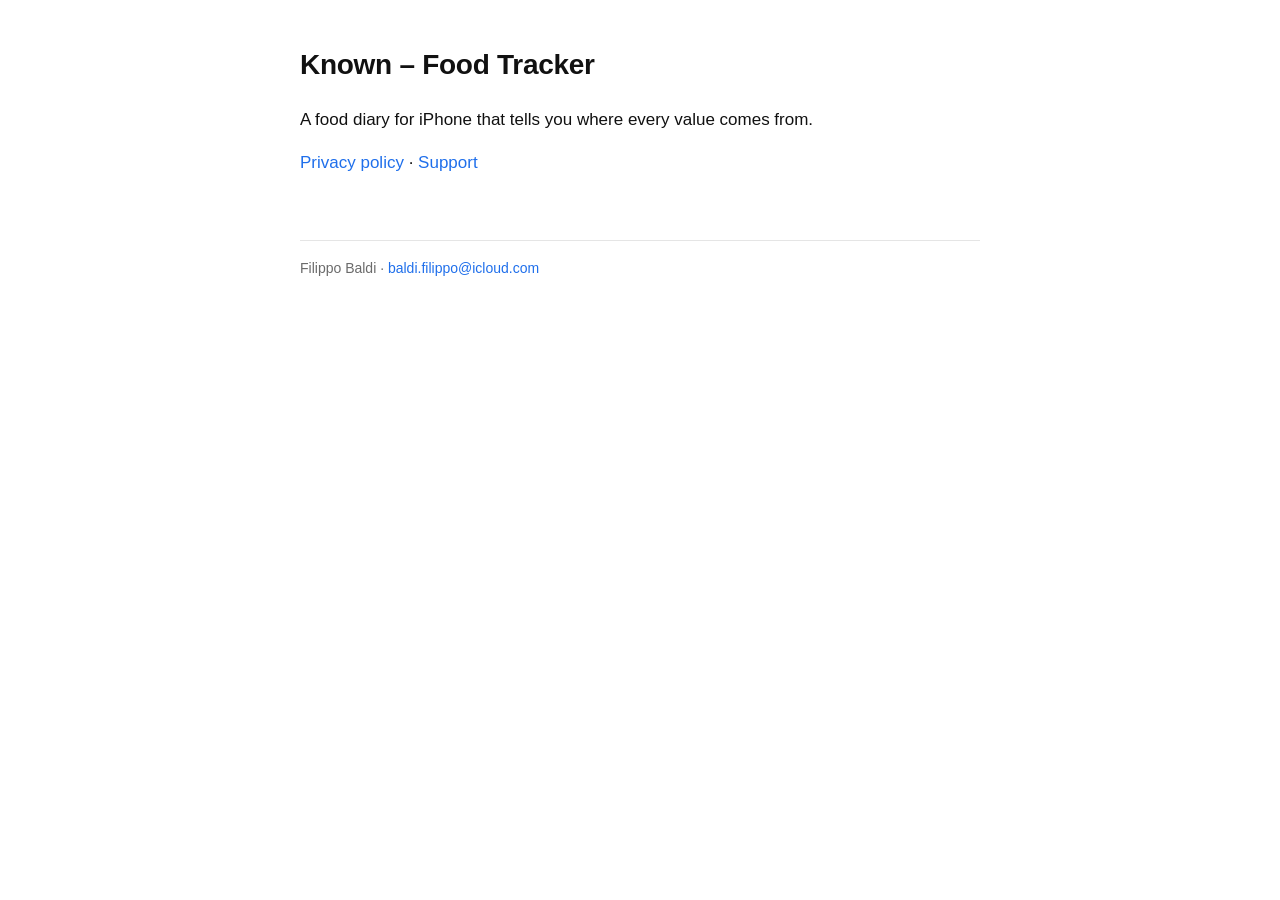
==== index.html @ 8831fbc1 "Privacy policy and support pages for Known Co-Authored-By: Claude Fable 5.1 <noreply@anthropic.com> " ====
<!doctype html>
<html lang="en">
<head>
<meta charset="utf-8">
<meta name="viewport" content="width=device-width,initial-scale=1">
<title>Known – Food Tracker</title>
<link rel="stylesheet" href="style.css">
</head>
<body>
<main>
<h1>Known – Food Tracker</h1>
<p>A food diary for iPhone that tells you where every value comes from.</p>
<p><a href="privacy-policy/">Privacy policy</a> · <a href="support/">Support</a></p>
<footer>Filippo Baldi · <a href="mailto:baldi.filippo@icloud.com">baldi.filippo@icloud.com</a></footer>
</main>
</body>
</html>
---- style.css ----
:root{color-scheme:light dark;--bg:#fff;--fg:#111;--muted:#6b6b6b;--rule:#e5e5e5;--link:#1f6feb}
@media (prefers-color-scheme:dark){:root{--bg:#000;--fg:#f2f2f2;--muted:#9a9a9a;--rule:#262626;--link:#6ea8fe}}
html{background:var(--bg);color:var(--fg);font:17px/1.6 -apple-system,BlinkMacSystemFont,"SF Pro Text","Helvetica Neue",Arial,sans-serif;-webkit-text-size-adjust:100%}
body{margin:0;padding:0 16px}
main{max-width:680px;margin:0 auto;padding:48px 0 80px}
h1{font-size:28px;line-height:1.2;margin:0 0 24px;letter-spacing:-.01em}
h2{font-size:20px;margin:40px 0 12px}
p{margin:0 0 16px}
a{color:var(--link);text-decoration:none}a:hover{text-decoration:underline}
nav{font-size:14px;color:var(--muted);margin-bottom:32px}nav a{color:var(--muted)}
footer{margin-top:64px;padding-top:16px;border-top:1px solid var(--rule);font-size:14px;color:var(--muted)}
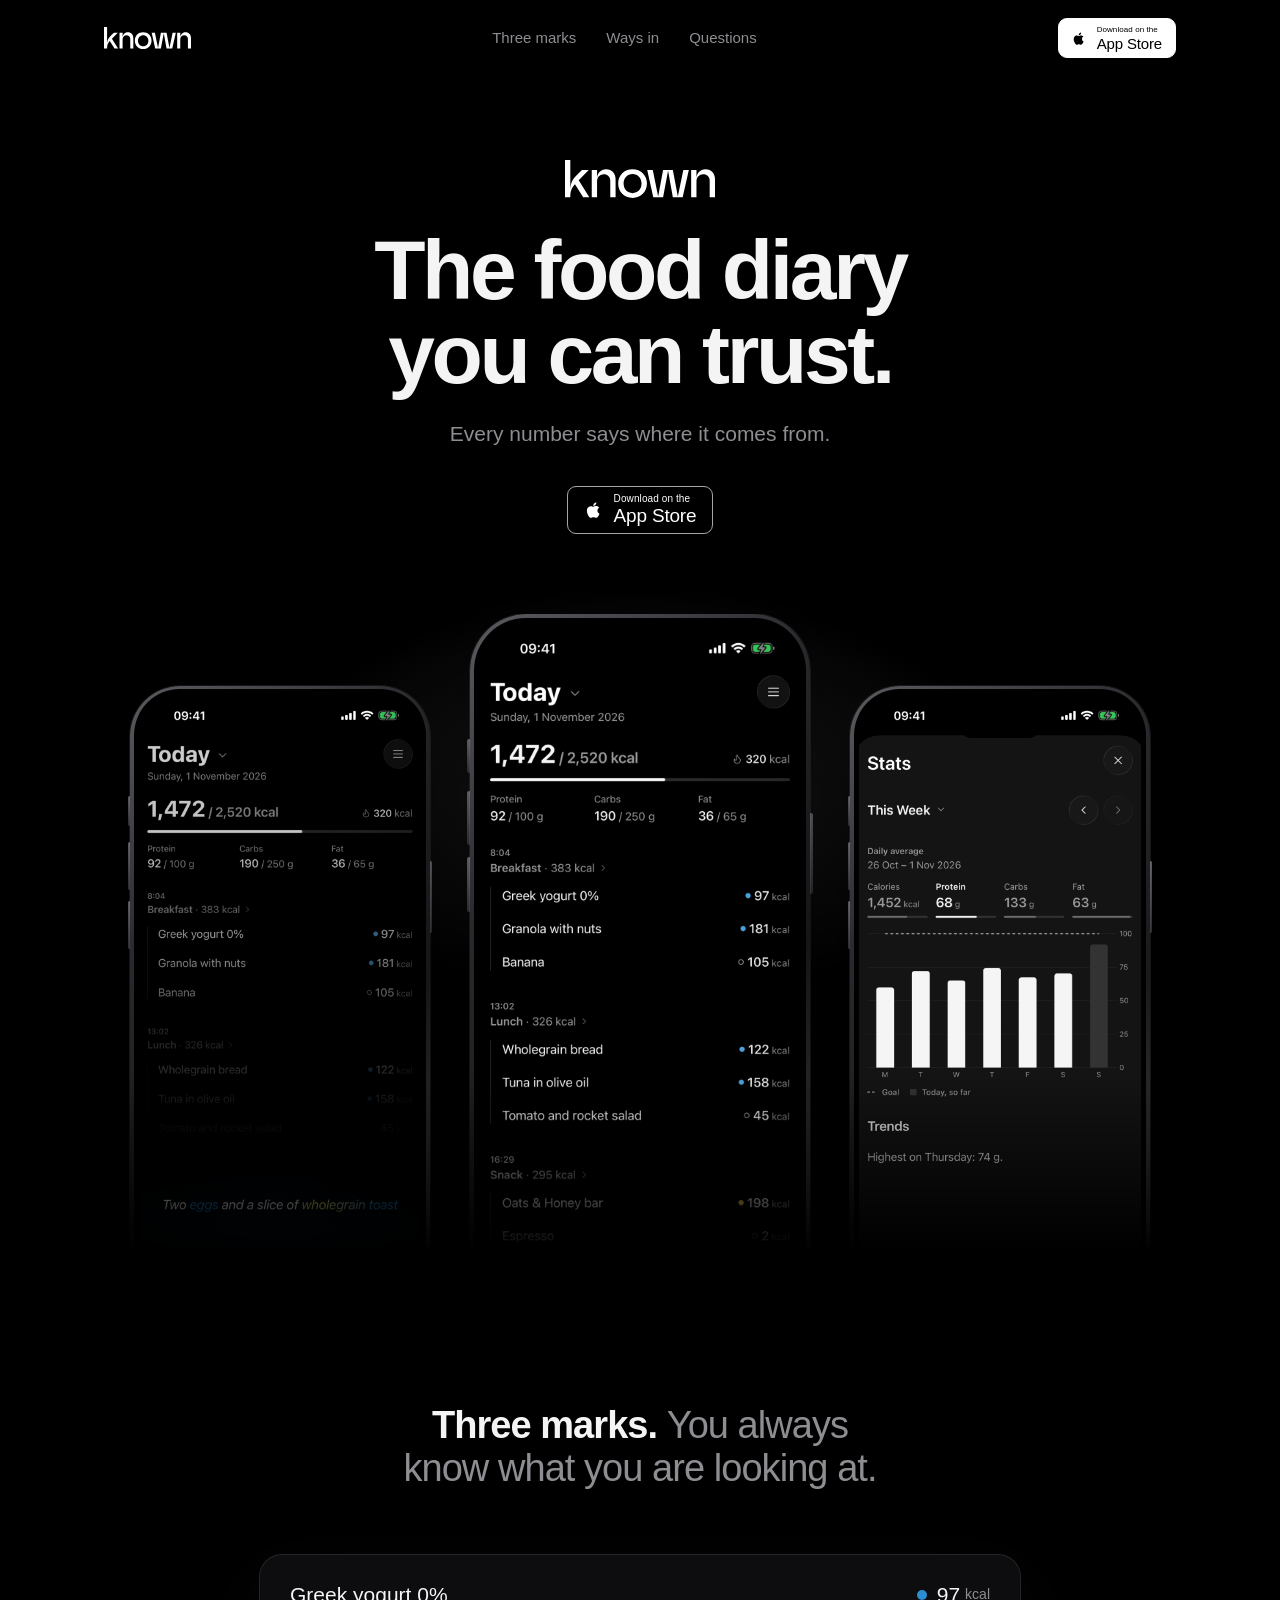
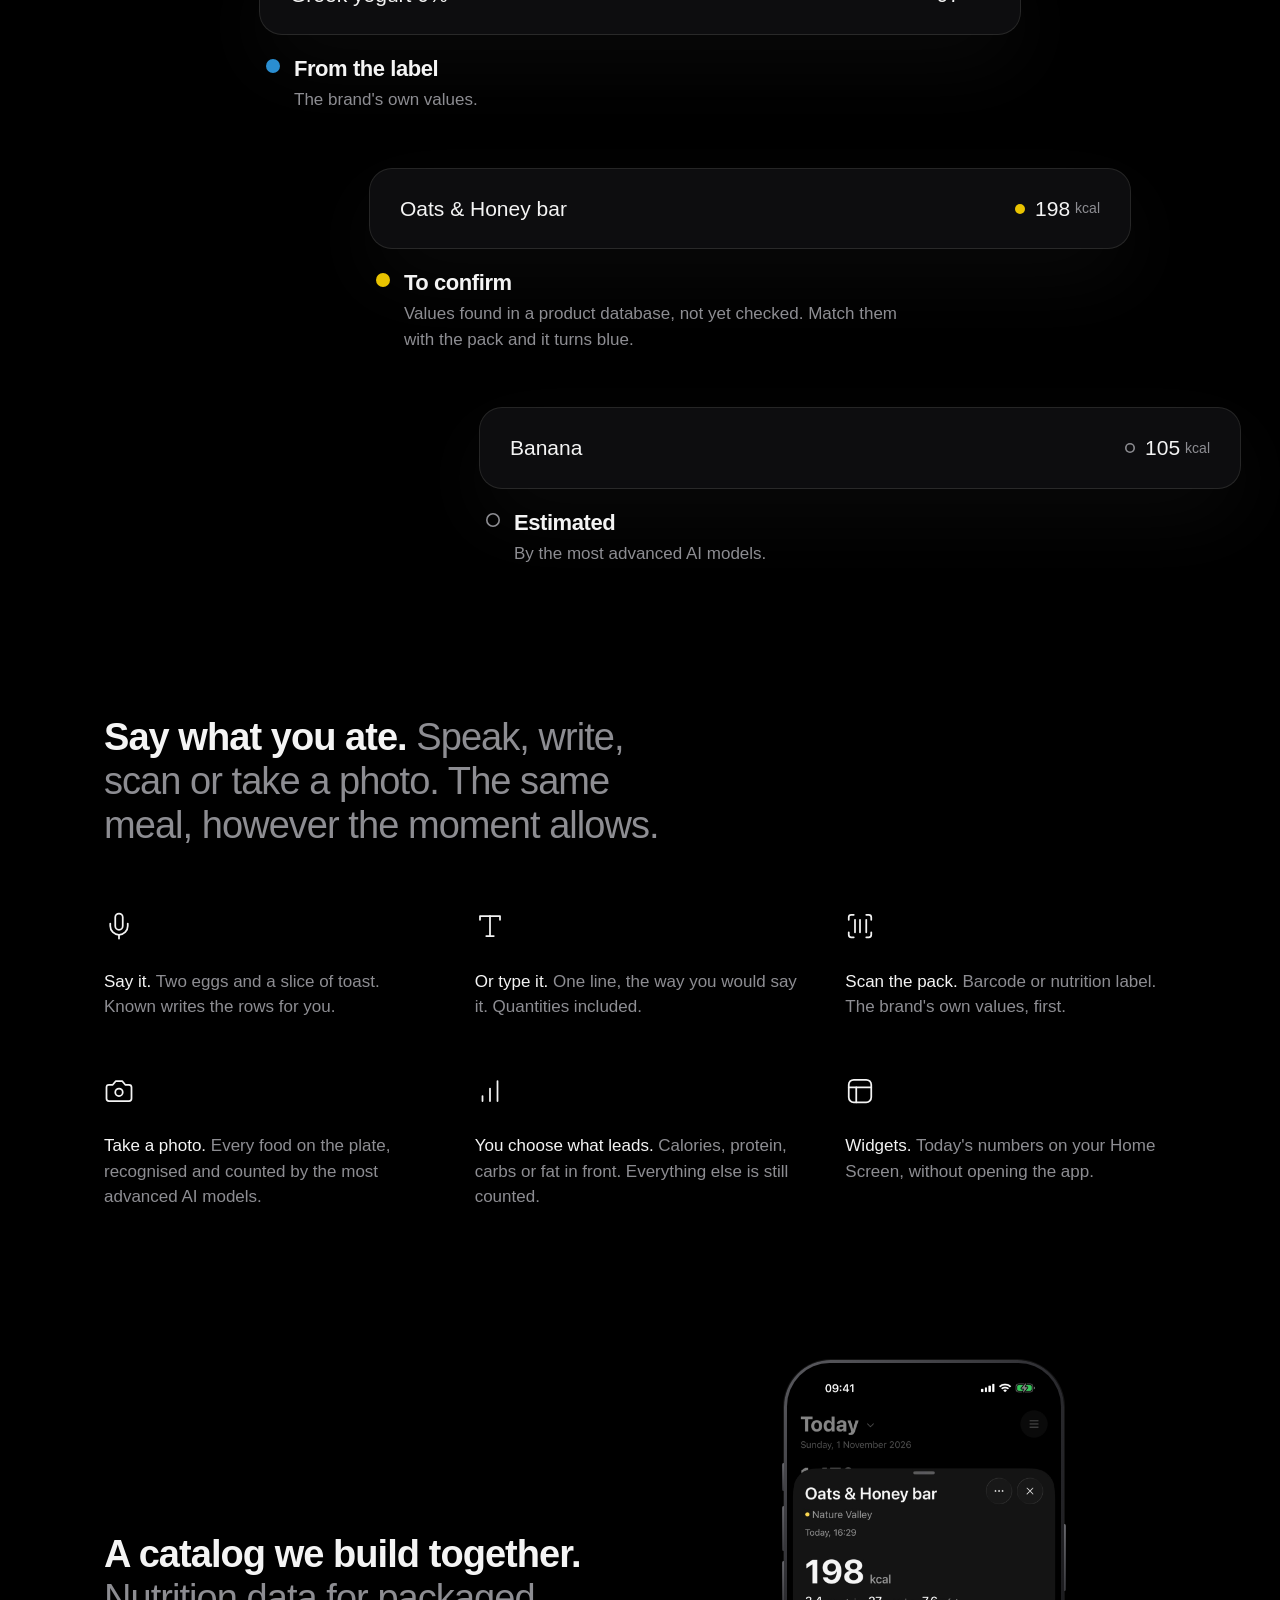
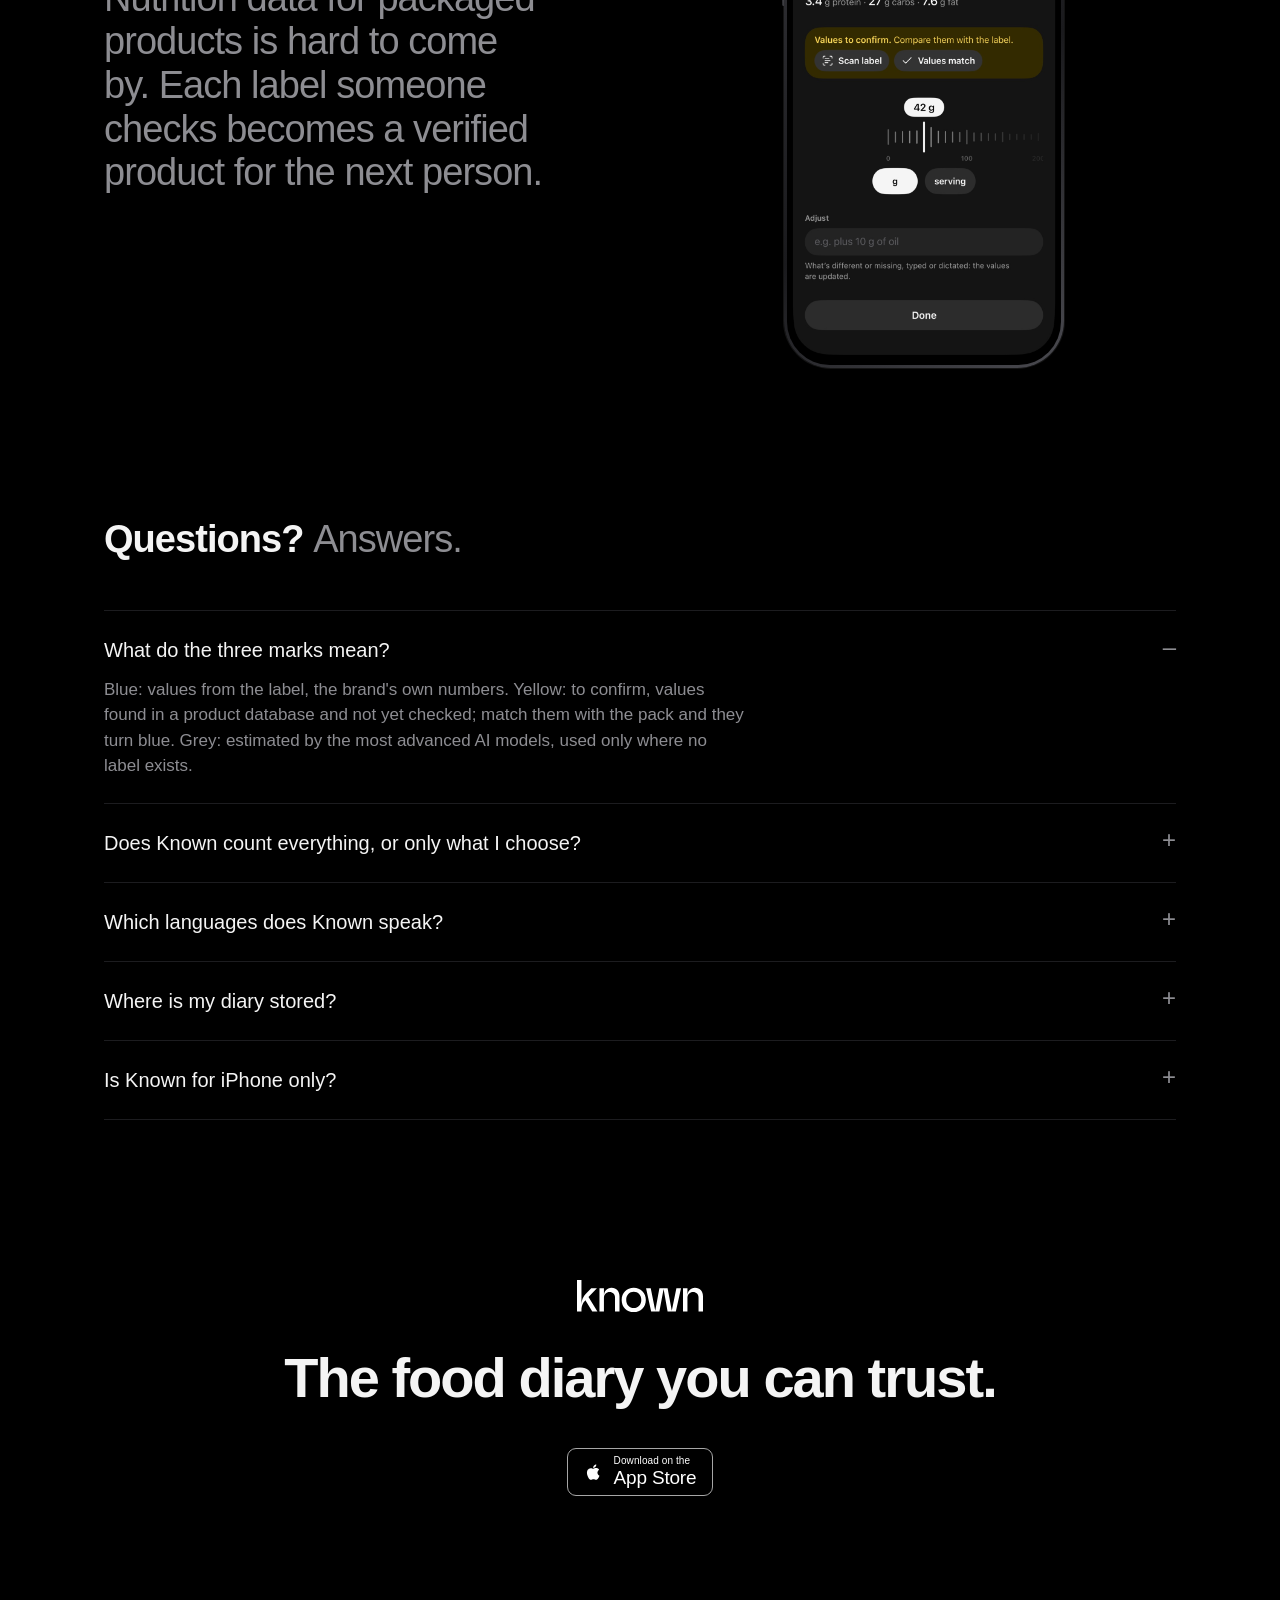
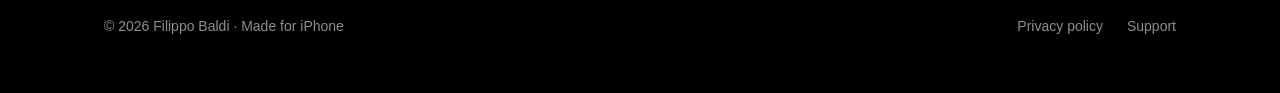
==== commit 10404e0f: "Landing page: Known, the food diary you can trust Single dark landing (hero with three device mockup" ====
--- a/index.html
+++ b/index.html
@@ -2,16 +2,195 @@
 <html lang="en">
 <head>
 <meta charset="utf-8">
-<meta name="viewport" content="width=device-width,initial-scale=1">
-<title>Known – Food Tracker</title>
-<link rel="stylesheet" href="style.css">
+<meta name="viewport" content="width=device-width,initial-scale=1,viewport-fit=cover">
+<title>Known – The food diary you can trust</title>
+<meta name="description" content="Known is a food diary for iPhone. Every number says where it comes from: the label, a product database to confirm, or an estimate by the most advanced AI models.">
+<link rel="canonical" href="https://baldifilippo.github.io/known-site/">
+<meta name="theme-color" content="#000000">
+<meta property="og:type" content="website">
+<meta property="og:site_name" content="Known">
+<meta property="og:title" content="Known – The food diary you can trust">
+<meta property="og:description" content="A food diary for iPhone. Every number says where it comes from.">
+<meta property="og:image" content="https://baldifilippo.github.io/known-site/assets/og.png">
+<meta property="og:image:width" content="1200"><meta property="og:image:height" content="630">
+<meta name="twitter:card" content="summary_large_image">
+<link rel="icon" type="image/png" sizes="64x64" href="assets/favicon.png">
+<link rel="apple-touch-icon" href="assets/apple-touch-icon.png">
+<style>
+:root{--bg:#000;--fg:#f4f4f4;--muted:#8d8d92;--muted2:#5c5c62;--rule:#1c1c1f;--card:#0d0d0f;--blue:#2A8ED1;--yellow:#E9C300;color-scheme:dark}
+*{box-sizing:border-box}
+html{-webkit-text-size-adjust:100%;scroll-behavior:smooth}
+html,body{overflow-x:hidden}
+body{margin:0;background:var(--bg);color:var(--fg);font:17px/1.5 -apple-system,BlinkMacSystemFont,"SF Pro Text","Helvetica Neue",Arial,sans-serif;-webkit-font-smoothing:antialiased}
+a{color:inherit;text-decoration:none}
+.wrap{max-width:1120px;margin:0 auto;padding-left:max(24px,env(safe-area-inset-left,0px));padding-right:max(24px,env(safe-area-inset-right,0px))}
+.wordmark{display:inline-block;line-height:0}.wordmark img{height:1em;width:auto;display:block}
+
+/* nav */
+nav.top{display:flex;align-items:center;justify-content:space-between;height:76px}
+nav.top .wordmark{font-size:22px}
+nav.top .links{display:flex;gap:30px;font-size:15px;color:var(--muted)}
+nav.top .links a:hover{color:var(--fg)}
+
+/* App Store badge, drawn like Apple's black badge */
+.badge{display:inline-flex;align-items:center;gap:9px;height:48px;padding:0 16px 0 13px;border-radius:9px;background:#000;color:#fff;border:1px solid #a6a6a6;line-height:1}
+.badge svg{width:24px;height:24px;fill:#fff}
+.badge span{display:flex;flex-direction:column;gap:2px;text-align:left}
+.badge small{font-size:10px;letter-spacing:.01em}
+.badge b{font-size:19px;font-weight:500;letter-spacing:-.01em}
+.badge.inv{background:#fff;color:#000;border-color:#fff}.badge.inv svg{fill:#000}
+nav.top .badge{height:40px;padding:0 13px 0 10px}nav.top .badge svg{width:19px;height:19px}nav.top .badge small{font-size:8px}nav.top .badge b{font-size:15px}
+
+/* hero */
+.hero{text-align:center;padding:84px 0 0;position:relative}
+.hero .wordmark{font-size:38px;display:flex;justify-content:center;margin-bottom:30px}
+.hero h1{font-size:clamp(44px,6.8vw,84px);line-height:1;letter-spacing:-.04em;font-weight:600;margin:0 0 22px;text-wrap:balance}
+.hero p{font-size:21px;color:var(--muted);margin:0 0 36px}
+.glow{position:absolute;left:50%;top:420px;width:1100px;height:600px;transform:translateX(-50%);background:radial-gradient(closest-side,rgba(255,255,255,.13),transparent 70%);pointer-events:none}
+.phones{position:relative;display:flex;justify-content:center;align-items:flex-start;gap:40px;margin-top:80px;height:640px;overflow:hidden;-webkit-mask:linear-gradient(#000 72%,transparent);mask:linear-gradient(#000 72%,transparent)}
+.phones .device:nth-child(2){width:340px}
+.phones .device:nth-child(1),.phones .device:nth-child(3){width:300px;margin-top:72px}
+
+/* device frame: titanium edge, black inner bezel, screen, Dynamic Island, side buttons */
+.device{position:relative;width:300px;aspect-ratio:1320/2868;flex:none;filter:drop-shadow(0 40px 60px rgba(0,0,0,.6))}
+.device .edge{position:absolute;inset:0;border-radius:16.8%/7.73%;padding:1.2%;background:linear-gradient(140deg,#5b5b60 0%,#2a2a2e 30%,#1a1a1d 60%,#4a4a50 100%);box-shadow:0 0 0 1px rgba(255,255,255,.08)}
+.device .bezel{width:100%;height:100%;border-radius:15.6%/7.2%;background:#000;padding:1.8%}
+.device .screen{width:100%;height:100%;border-radius:13.8%/6.35%;overflow:hidden;position:relative;background:#000}
+.device .screen img{width:100%;height:100%;display:block;object-fit:cover}
+.device .island{position:absolute;left:50%;top:3%;transform:translateX(-50%);width:29%;height:3.9%;border-radius:999px;background:#000}
+.device .btn{position:absolute;width:1.2%;border-radius:2px;background:linear-gradient(180deg,#5b5b60,#2a2a2e)}
+.device .btn.l1{left:-.8%;top:17%;height:4.6%}.device .btn.l2{left:-.8%;top:24%;height:7.4%}.device .btn.l3{left:-.8%;top:33%;height:7.4%}.device .btn.r{right:-.8%;top:27%;height:11%}
+
+/* sections */
+section{padding:150px 0 0}
+.two{font-size:clamp(28px,3.4vw,38px);line-height:1.15;letter-spacing:-.025em;font-weight:600;max-width:780px;margin:0;text-wrap:balance}
+.two span{color:var(--muted);font-weight:500}
+.center{text-align:center;margin-left:auto;margin-right:auto}
+
+/* three marks: a staircase of lifted diary rows, as on the Store cards */
+.marks{margin:64px auto 0;max-width:760px;display:grid;gap:56px}
+.mark{display:grid;grid-template-columns:1fr;gap:18px}
+.mark .row{display:flex;justify-content:space-between;align-items:center;background:var(--card);border-radius:22px;padding:24px 30px;font-size:21px;box-shadow:0 0 0 1px rgba(255,255,255,.14),0 30px 80px rgba(255,255,255,.04)}
+.mark .row .k{font-weight:500;display:inline-flex;align-items:center;gap:10px;font-variant-numeric:tabular-nums}
+.mark .row .k small{color:var(--muted);font-size:14px;margin-left:-5px;font-weight:400}
+.mark .legend{display:flex;gap:14px;align-items:flex-start;padding-left:6px}
+.mark .legend .dot{width:14px;height:14px;margin-top:7px;flex:none}
+.mark .legend b{display:block;font-size:22px;font-weight:600;letter-spacing:-.02em;margin-bottom:2px}
+.mark .legend p{margin:0;color:var(--muted);font-size:17px;max-width:520px}
+.mark:nth-child(2){transform:translateX(min(12vw,110px))}
+.mark:nth-child(3){transform:translateX(min(24vw,220px))}
+.dot{display:inline-block;width:10px;height:10px;border-radius:50%;flex:none}
+.d-blue{background:var(--blue)}.d-yellow{background:var(--yellow)}.d-ring{box-shadow:inset 0 0 0 1.6px var(--muted)}
+
+/* ways in */
+.grid{display:grid;grid-template-columns:repeat(3,1fr);gap:56px 40px;margin-top:64px}
+.feat svg{width:30px;height:30px;stroke:var(--fg);fill:none;stroke-width:1.4;stroke-linecap:round;stroke-linejoin:round;margin-bottom:20px}
+.feat p{margin:0;font-size:17px;line-height:1.5;color:var(--muted)}
+.feat b{color:var(--fg);font-weight:500}
+
+/* catalog */
+.catalog{display:grid;grid-template-columns:1fr 1fr;gap:64px;align-items:center}
+.catalog .device{justify-self:center;width:280px}
+
+/* faq */
+.faq{border-top:1px solid var(--rule);margin-top:48px}
+.faq details{border-bottom:1px solid var(--rule);padding:24px 0}
+.faq summary{list-style:none;cursor:pointer;font-size:20px;font-weight:500;display:flex;justify-content:space-between;gap:24px}
+.faq summary::-webkit-details-marker{display:none}
+.faq summary::after{content:"+";color:var(--muted);font-weight:300;font-size:24px;line-height:1}
+.faq details[open] summary::after{content:"–"}
+.faq p{color:var(--muted);margin:12px 0 0;max-width:640px}
+.faq a{text-decoration:underline;text-underline-offset:3px}
+
+/* close + footer */
+.close{text-align:center;padding:160px 0 0}
+.close .wordmark{font-size:32px;display:flex;justify-content:center;margin-bottom:24px}
+.close h2{font-size:clamp(32px,4.5vw,56px);letter-spacing:-.035em;font-weight:600;margin:0 0 28px}
+footer{padding:120px 0 56px;color:var(--muted);font-size:14px;display:flex;justify-content:space-between;gap:24px;flex-wrap:wrap}
+footer .links{display:flex;gap:24px}
+footer a:hover{color:var(--fg)}
+:focus-visible{outline:2px solid var(--fg);outline-offset:3px;border-radius:6px}
+@media(prefers-reduced-motion:reduce){html{scroll-behavior:auto}}
+@media(max-width:860px){
+ .wrap{padding-left:max(16px,env(safe-area-inset-left,0px));padding-right:max(16px,env(safe-area-inset-right,0px))}
+ nav.top .links{display:none}
+ .hero{padding-top:56px}.hero .wordmark{font-size:30px}
+ .phones{gap:18px;height:520px;margin-top:56px}
+ .phones .device:nth-child(2){width:250px}.phones .device:nth-child(1),.phones .device:nth-child(3){width:210px;margin-top:56px}
+ .phones .device:nth-child(3){display:none}
+ section{padding-top:110px}
+ .marks{gap:40px}.mark:nth-child(2),.mark:nth-child(3){transform:none}
+ .mark .row{padding:18px 20px;font-size:18px}
+ .grid,.catalog{grid-template-columns:1fr;gap:40px}
+}
+</style>
 </head>
 <body>
-<main>
-<h1>Known – Food Tracker</h1>
-<p>A food diary for iPhone that tells you where every value comes from.</p>
-<p><a href="privacy-policy/">Privacy policy</a> · <a href="support/">Support</a></p>
-<footer>Filippo Baldi · <a href="mailto:baldi.filippo@icloud.com">baldi.filippo@icloud.com</a></footer>
+<nav class="top wrap"><a class="wordmark" href="#" aria-label="Known, home"><img src="assets/wordmark-white.svg" alt="known"></a><div class="links"><a href="#marks">Three marks</a><a href="#ways">Ways in</a><a href="#questions">Questions</a></div><a class="badge inv" href="#" aria-label="Download on the App Store"><svg viewBox="0 0 24 24" aria-hidden="true"><path d="M16.37 12.62c.02 2.33 2.05 3.1 2.07 3.11-.02.06-.32 1.1-1.06 2.19-.64.93-1.3 1.86-2.35 1.88-1.03.02-1.36-.61-2.54-.61s-1.55.59-2.52.63c-1.01.04-1.78-1.01-2.43-1.94C6.21 15.98 5.2 12.49 6.57 10.1c.68-1.19 1.9-1.94 3.22-1.96 1-.02 1.94.67 2.55.67.61 0 1.76-.83 2.96-.71.5.02 1.92.2 2.83 1.53-.07.05-1.69.99-1.67 2.95M14.52 6.84c.54-.65.9-1.56.8-2.46-.78.03-1.72.52-2.27 1.17-.5.58-.93 1.5-.82 2.39.87.07 1.75-.44 2.29-1.1"/></svg><span><small>Download on the</small><b>App Store</b></span></a></nav>
+
+<header class="hero wrap">
+ <span class="wordmark"><img src="assets/wordmark-white.svg" alt="known"></span>
+ <h1>The food diary<br>you can trust.</h1>
+ <p>Every number says where it comes from.</p>
+ <a class="badge" href="#" aria-label="Download on the App Store"><svg viewBox="0 0 24 24" aria-hidden="true"><path d="M16.37 12.62c.02 2.33 2.05 3.1 2.07 3.11-.02.06-.32 1.1-1.06 2.19-.64.93-1.3 1.86-2.35 1.88-1.03.02-1.36-.61-2.54-.61s-1.55.59-2.52.63c-1.01.04-1.78-1.01-2.43-1.94C6.21 15.98 5.2 12.49 6.57 10.1c.68-1.19 1.9-1.94 3.22-1.96 1-.02 1.94.67 2.55.67.61 0 1.76-.83 2.96-.71.5.02 1.92.2 2.83 1.53-.07.05-1.69.99-1.67 2.95M14.52 6.84c.54-.65.9-1.56.8-2.46-.78.03-1.72.52-2.27 1.17-.5.58-.93 1.5-.82 2.39.87.07 1.75-.44 2.29-1.1"/></svg><span><small>Download on the</small><b>App Store</b></span></a>
+ <div class="glow"></div>
+ <div class="phones">
+  <div class="device"><div class="btn l1"></div><div class="btn l2"></div><div class="btn l3"></div><div class="btn r"></div><div class="edge"><div class="bezel"><div class="screen"><img src="assets/voice-dark-hd.jpg" alt="Voice mode: two eggs and a slice of wholegrain toast, written as you say it"><div class="island"></div></div></div></div></div>
+  <div class="device"><div class="btn l1"></div><div class="btn l2"></div><div class="btn l3"></div><div class="btn r"></div><div class="edge"><div class="bezel"><div class="screen"><img src="assets/today-dark-hd.jpg" alt="Today in Known: 1,472 of 2,520 kcal, with breakfast, lunch and snack rows"><div class="island"></div></div></div></div></div>
+  <div class="device"><div class="btn l1"></div><div class="btn l2"></div><div class="btn l3"></div><div class="btn r"></div><div class="edge"><div class="bezel"><div class="screen"><img src="assets/stats-dark-hd.jpg" alt="Weekly stats with protein leading"><div class="island"></div></div></div></div></div>
+ </div>
+</header>
+
+<main class="wrap">
+ <section id="marks">
+  <h2 class="two center">Three marks. <span>You always know what you are looking at.</span></h2>
+  <div class="marks">
+   <div class="mark"><div class="row"><span>Greek yogurt 0%</span><span class="k"><span class="dot d-blue"></span>97 <small>kcal</small></span></div>
+    <div class="legend"><span class="dot d-blue"></span><div><b>From the label</b><p>The brand's own values.</p></div></div></div>
+   <div class="mark"><div class="row"><span>Oats &amp; Honey bar</span><span class="k"><span class="dot d-yellow"></span>198 <small>kcal</small></span></div>
+    <div class="legend"><span class="dot d-yellow"></span><div><b>To confirm</b><p>Values found in a product database, not yet checked. Match them with the pack and it turns blue.</p></div></div></div>
+   <div class="mark"><div class="row"><span>Banana</span><span class="k"><span class="dot d-ring"></span>105 <small>kcal</small></span></div>
+    <div class="legend"><span class="dot d-ring"></span><div><b>Estimated</b><p>By the most advanced AI models.</p></div></div></div>
+  </div>
+ </section>
+
+ <section id="ways">
+  <h2 class="two">Say what you ate. <span>Speak, write, scan or take a photo. The same meal, however the moment allows.</span></h2>
+  <div class="grid">
+   <div class="feat"><svg viewBox="0 0 24 24" aria-hidden="true"><path d="M12 2a3 3 0 0 0-3 3v7a3 3 0 0 0 6 0V5a3 3 0 0 0-3-3Z"/><path d="M19 10v2a7 7 0 0 1-14 0v-2"/><path d="M12 19v3"/></svg><p><b>Say it.</b> Two eggs and a slice of toast. Known writes the rows for you.</p></div>
+   <div class="feat"><svg viewBox="0 0 24 24" aria-hidden="true"><path d="M4 7V4h16v3"/><path d="M9 20h6"/><path d="M12 4v16"/></svg><p><b>Or type it.</b> One line, the way you would say it. Quantities included.</p></div>
+   <div class="feat"><svg viewBox="0 0 24 24" aria-hidden="true"><path d="M3 7V5a2 2 0 0 1 2-2h2"/><path d="M17 3h2a2 2 0 0 1 2 2v2"/><path d="M21 17v2a2 2 0 0 1-2 2h-2"/><path d="M7 21H5a2 2 0 0 1-2-2v-2"/><path d="M8 7v10"/><path d="M12 7v10"/><path d="M17 7v10"/></svg><p><b>Scan the pack.</b> Barcode or nutrition label. The brand's own values, first.</p></div>
+   <div class="feat"><svg viewBox="0 0 24 24" aria-hidden="true"><path d="M14.5 4h-5L7 7H4a2 2 0 0 0-2 2v9a2 2 0 0 0 2 2h16a2 2 0 0 0 2-2V9a2 2 0 0 0-2-2h-3l-2.5-3z"/><circle cx="12" cy="13" r="3"/></svg><p><b>Take a photo.</b> Every food on the plate, recognised and counted by the most advanced AI models.</p></div>
+   <div class="feat"><svg viewBox="0 0 24 24" aria-hidden="true"><path d="M12 20V10"/><path d="M18 20V4"/><path d="M6 20v-4"/></svg><p><b>You choose what leads.</b> Calories, protein, carbs or fat in front. Everything else is still counted.</p></div>
+   <div class="feat"><svg viewBox="0 0 24 24" aria-hidden="true"><rect x="3" y="3" width="18" height="18" rx="4"/><path d="M3 9h18"/><path d="M9 21V9"/></svg><p><b>Widgets.</b> Today's numbers on your Home Screen, without opening the app.</p></div>
+  </div>
+ </section>
+
+ <section class="catalog">
+  <div>
+   <h2 class="two">A catalog we build together. <span>Nutrition data for packaged products is hard to come by. Each label someone checks becomes a verified product for the next person.</span></h2>
+  </div>
+  <div class="device"><div class="btn l1"></div><div class="btn l2"></div><div class="btn l3"></div><div class="btn r"></div><div class="edge"><div class="bezel"><div class="screen"><img src="assets/bar-dark-hd.jpg" alt="A product with values to confirm: scan the label or confirm that the values match"><div class="island"></div></div></div></div></div>
+ </section>
+
+ <section id="questions">
+  <h2 class="two">Questions? <span>Answers.</span></h2>
+  <div class="faq">
+   <details open><summary>What do the three marks mean?</summary><p>Blue: values from the label, the brand's own numbers. Yellow: to confirm, values found in a product database and not yet checked; match them with the pack and they turn blue. Grey: estimated by the most advanced AI models, used only where no label exists.</p></details>
+   <details><summary>Does Known count everything, or only what I choose?</summary><p>Everything. Calories, protein, carbs and fat are always counted; you choose which one leads in your diary and widgets.</p></details>
+   <details><summary>Which languages does Known speak?</summary><p>English, Italian, French, German and Spanish for the app. For food, you can speak and write in any language your iPhone understands.</p></details>
+   <details><summary>Where is my diary stored?</summary><p>On your iPhone and in your iCloud. Read the <a href="privacy-policy/">privacy policy</a> for the details.</p></details>
+   <details><summary>Is Known for iPhone only?</summary><p>Yes. Known is built for iPhone, with widgets for your Home Screen.</p></details>
+  </div>
+ </section>
+
+ <div class="close">
+  <span class="wordmark"><img src="assets/wordmark-white.svg" alt="known"></span>
+  <h2>The food diary you can trust.</h2>
+  <a class="badge" href="#" aria-label="Download on the App Store"><svg viewBox="0 0 24 24" aria-hidden="true"><path d="M16.37 12.62c.02 2.33 2.05 3.1 2.07 3.11-.02.06-.32 1.1-1.06 2.19-.64.93-1.3 1.86-2.35 1.88-1.03.02-1.36-.61-2.54-.61s-1.55.59-2.52.63c-1.01.04-1.78-1.01-2.43-1.94C6.21 15.98 5.2 12.49 6.57 10.1c.68-1.19 1.9-1.94 3.22-1.96 1-.02 1.94.67 2.55.67.61 0 1.76-.83 2.96-.71.5.02 1.92.2 2.83 1.53-.07.05-1.69.99-1.67 2.95M14.52 6.84c.54-.65.9-1.56.8-2.46-.78.03-1.72.52-2.27 1.17-.5.58-.93 1.5-.82 2.39.87.07 1.75-.44 2.29-1.1"/></svg><span><small>Download on the</small><b>App Store</b></span></a>
+ </div>
 </main>
+
+<footer class="wrap"><span>© 2026 Filippo Baldi · Made for iPhone</span><span class="links"><a href="privacy-policy/">Privacy policy</a><a href="support/">Support</a></span></footer>
 </body>
 </html>
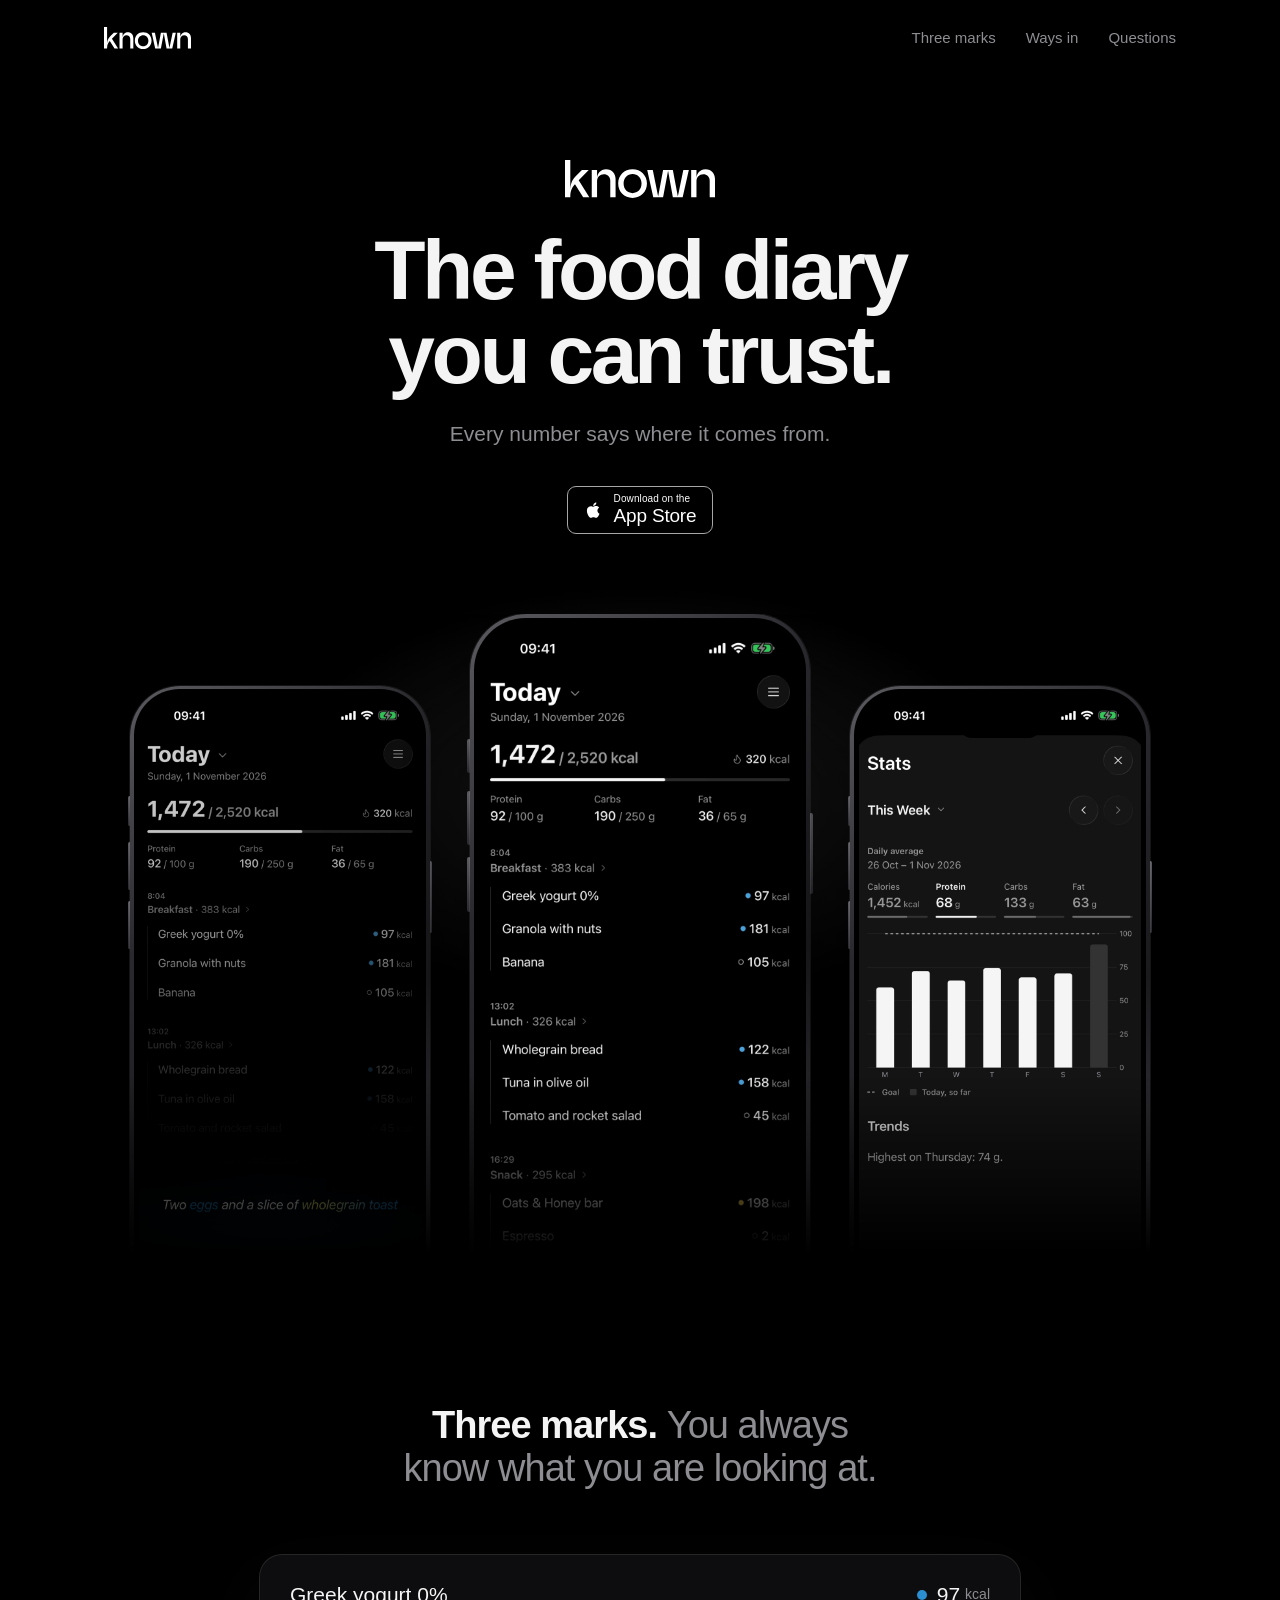
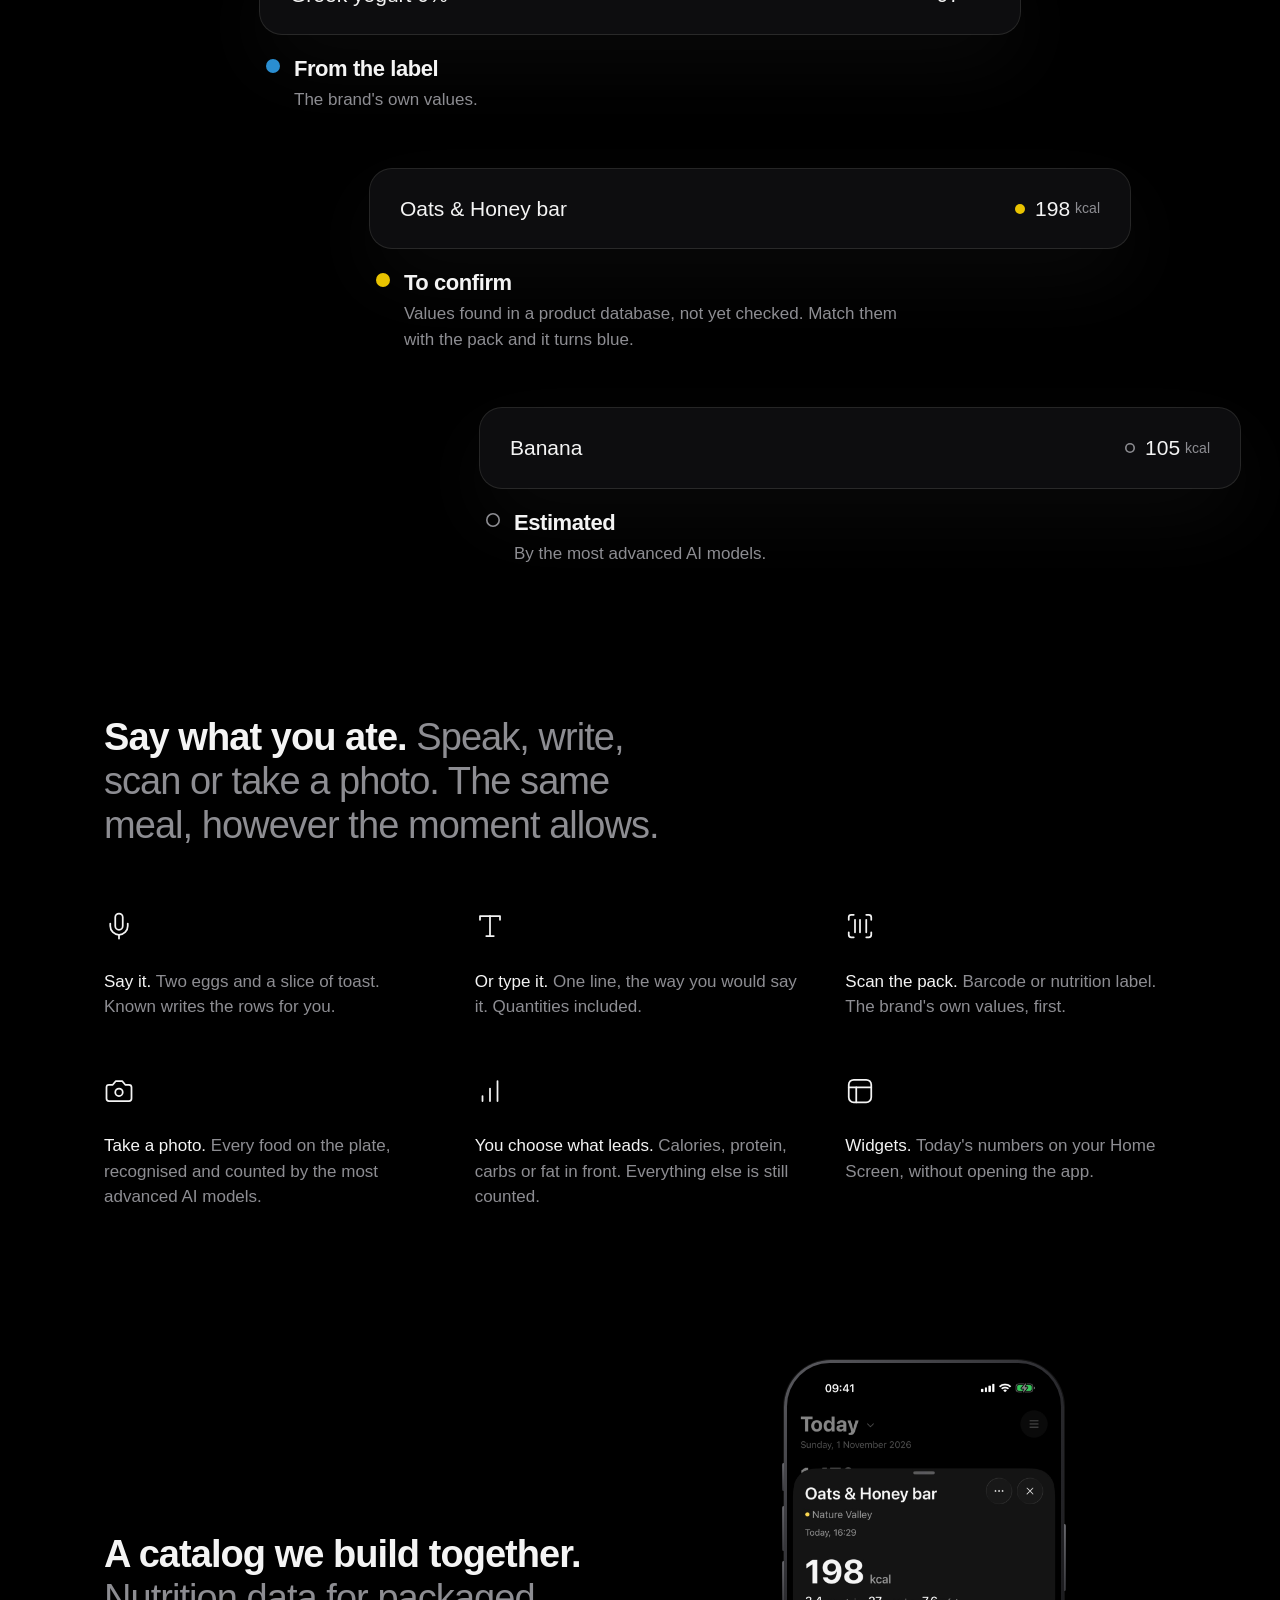
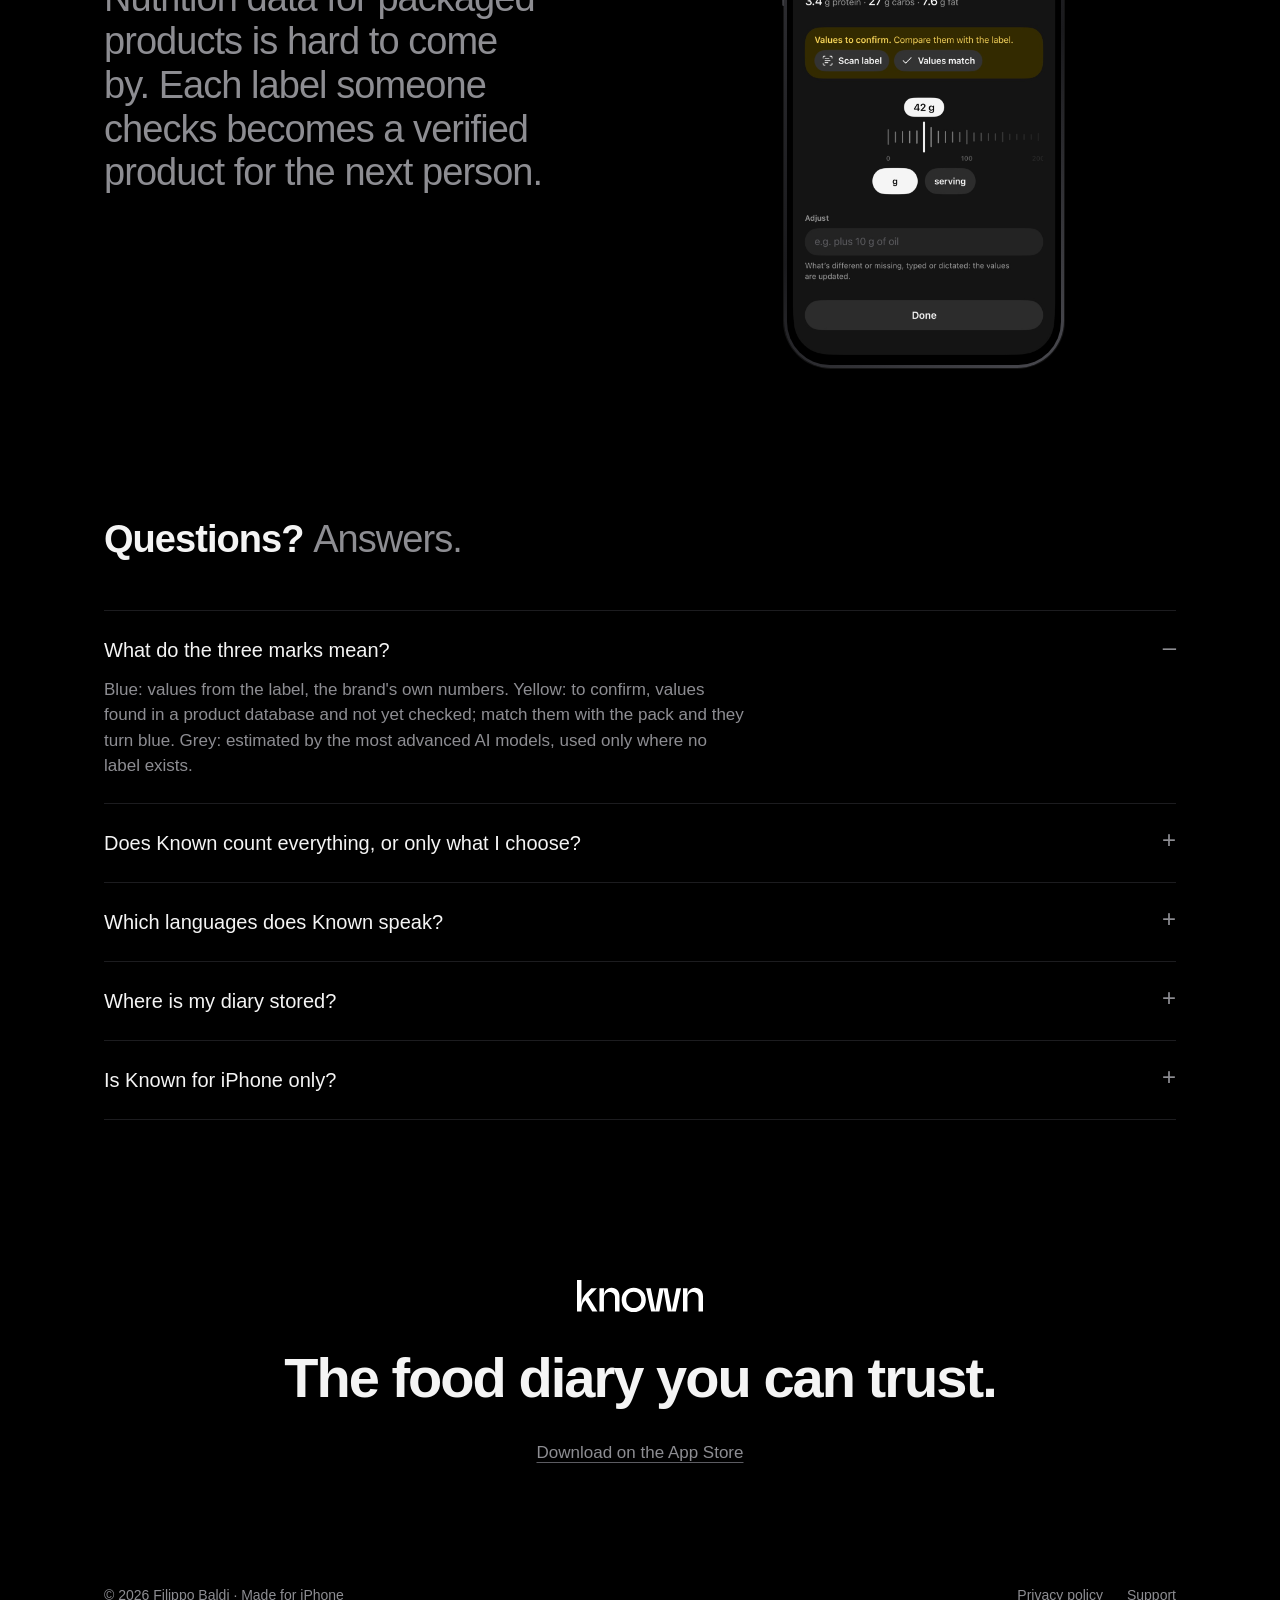
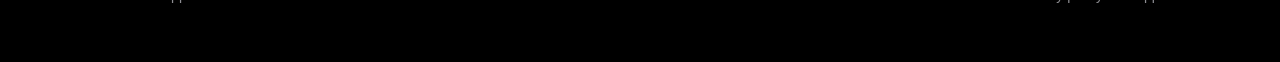
==== commit 8dd981d8: "Landing: one App Store badge, in the hero Co-Authored-By: Claude Fable 5.1 <noreply@anthropic.com>" ====
--- a/index.html
+++ b/index.html
@@ -38,8 +38,6 @@
 .badge span{display:flex;flex-direction:column;gap:2px;text-align:left}
 .badge small{font-size:10px;letter-spacing:.01em}
 .badge b{font-size:19px;font-weight:500;letter-spacing:-.01em}
-.badge.inv{background:#fff;color:#000;border-color:#fff}.badge.inv svg{fill:#000}
-nav.top .badge{height:40px;padding:0 13px 0 10px}nav.top .badge svg{width:19px;height:19px}nav.top .badge small{font-size:8px}nav.top .badge b{font-size:15px}
 
 /* hero */
 .hero{text-align:center;padding:84px 0 0;position:relative}
@@ -105,7 +103,8 @@
 /* close + footer */
 .close{text-align:center;padding:160px 0 0}
 .close .wordmark{font-size:32px;display:flex;justify-content:center;margin-bottom:24px}
-.close h2{font-size:clamp(32px,4.5vw,56px);letter-spacing:-.035em;font-weight:600;margin:0 0 28px}
+.close h2{font-size:clamp(32px,4.5vw,56px);letter-spacing:-.035em;font-weight:600;margin:0 0 20px}
+.textlink{color:var(--muted);font-size:17px;text-decoration:underline;text-underline-offset:4px;text-decoration-color:var(--muted2)}.textlink:hover{color:var(--fg)}
 footer{padding:120px 0 56px;color:var(--muted);font-size:14px;display:flex;justify-content:space-between;gap:24px;flex-wrap:wrap}
 footer .links{display:flex;gap:24px}
 footer a:hover{color:var(--fg)}
@@ -126,7 +125,7 @@
 </style>
 </head>
 <body>
-<nav class="top wrap"><a class="wordmark" href="#" aria-label="Known, home"><img src="assets/wordmark-white.svg" alt="known"></a><div class="links"><a href="#marks">Three marks</a><a href="#ways">Ways in</a><a href="#questions">Questions</a></div><a class="badge inv" href="#" aria-label="Download on the App Store"><svg viewBox="0 0 24 24" aria-hidden="true"><path d="M16.37 12.62c.02 2.33 2.05 3.1 2.07 3.11-.02.06-.32 1.1-1.06 2.19-.64.93-1.3 1.86-2.35 1.88-1.03.02-1.36-.61-2.54-.61s-1.55.59-2.52.63c-1.01.04-1.78-1.01-2.43-1.94C6.21 15.98 5.2 12.49 6.57 10.1c.68-1.19 1.9-1.94 3.22-1.96 1-.02 1.94.67 2.55.67.61 0 1.76-.83 2.96-.71.5.02 1.92.2 2.83 1.53-.07.05-1.69.99-1.67 2.95M14.52 6.84c.54-.65.9-1.56.8-2.46-.78.03-1.72.52-2.27 1.17-.5.58-.93 1.5-.82 2.39.87.07 1.75-.44 2.29-1.1"/></svg><span><small>Download on the</small><b>App Store</b></span></a></nav>
+<nav class="top wrap"><a class="wordmark" href="#" aria-label="Known, home"><img src="assets/wordmark-white.svg" alt="known"></a><div class="links"><a href="#marks">Three marks</a><a href="#ways">Ways in</a><a href="#questions">Questions</a></div></nav>
 
 <header class="hero wrap">
  <span class="wordmark"><img src="assets/wordmark-white.svg" alt="known"></span>
@@ -187,7 +186,7 @@
  <div class="close">
   <span class="wordmark"><img src="assets/wordmark-white.svg" alt="known"></span>
   <h2>The food diary you can trust.</h2>
-  <a class="badge" href="#" aria-label="Download on the App Store"><svg viewBox="0 0 24 24" aria-hidden="true"><path d="M16.37 12.62c.02 2.33 2.05 3.1 2.07 3.11-.02.06-.32 1.1-1.06 2.19-.64.93-1.3 1.86-2.35 1.88-1.03.02-1.36-.61-2.54-.61s-1.55.59-2.52.63c-1.01.04-1.78-1.01-2.43-1.94C6.21 15.98 5.2 12.49 6.57 10.1c.68-1.19 1.9-1.94 3.22-1.96 1-.02 1.94.67 2.55.67.61 0 1.76-.83 2.96-.71.5.02 1.92.2 2.83 1.53-.07.05-1.69.99-1.67 2.95M14.52 6.84c.54-.65.9-1.56.8-2.46-.78.03-1.72.52-2.27 1.17-.5.58-.93 1.5-.82 2.39.87.07 1.75-.44 2.29-1.1"/></svg><span><small>Download on the</small><b>App Store</b></span></a>
+  <a class="textlink" href="#">Download on the App Store</a>
  </div>
 </main>
 
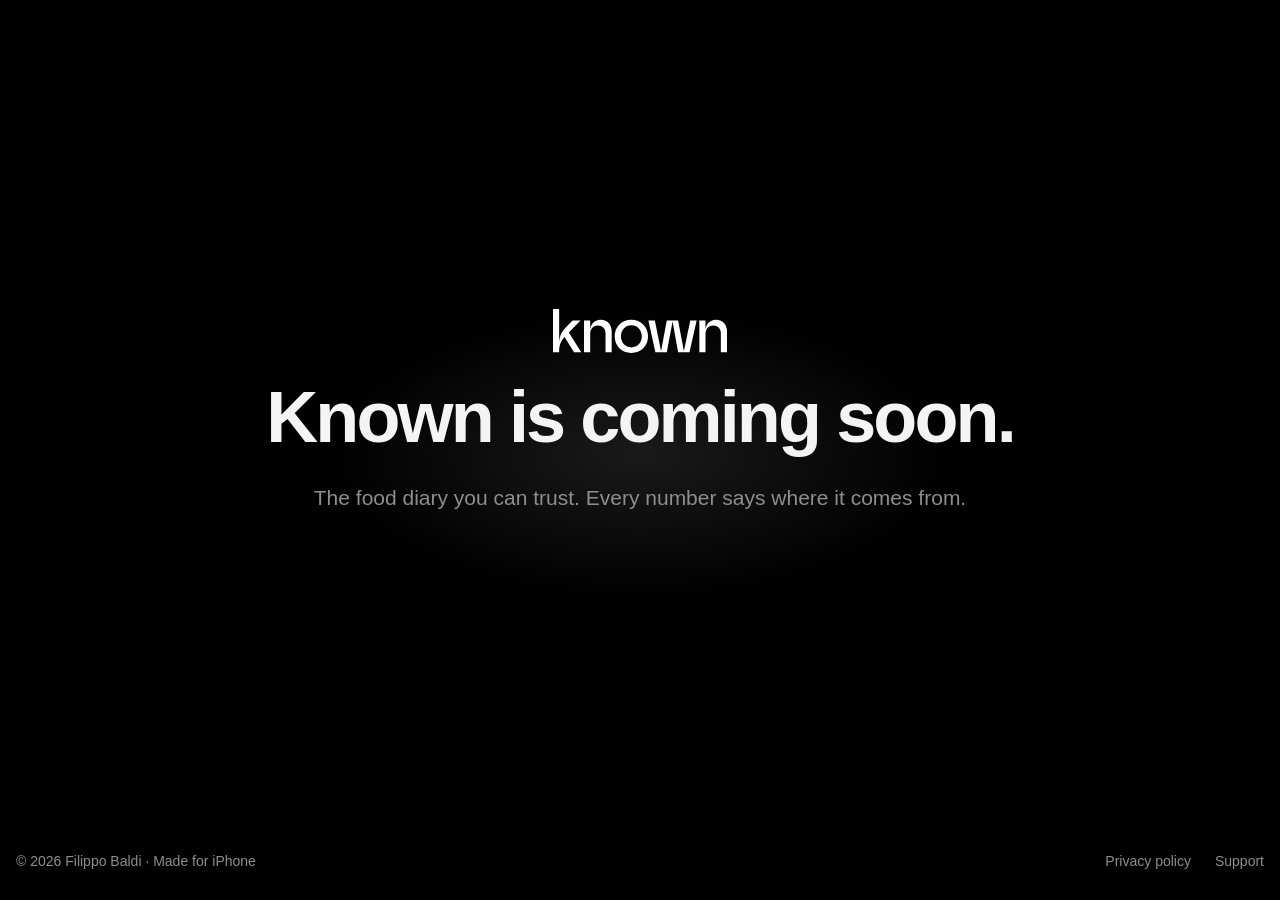
==== commit b743cd4e: "Coming soon page; landing moved to /preview/ (noindex) Co-Authored-By: Claude Fable 5.1 <noreply@ant" ====
--- a/index.html
+++ b/index.html
@@ -3,193 +3,42 @@
 <head>
 <meta charset="utf-8">
 <meta name="viewport" content="width=device-width,initial-scale=1,viewport-fit=cover">
-<title>Known – The food diary you can trust</title>
-<meta name="description" content="Known is a food diary for iPhone. Every number says where it comes from: the label, a product database to confirm, or an estimate by the most advanced AI models.">
-<link rel="canonical" href="https://baldifilippo.github.io/known-site/">
+<title>Known – Coming soon</title>
+<meta name="description" content="Known is a food diary for iPhone. Every number says where it comes from. Coming soon.">
+<link rel="canonical" href="https://tryknown.app/">
 <meta name="theme-color" content="#000000">
 <meta property="og:type" content="website">
 <meta property="og:site_name" content="Known">
-<meta property="og:title" content="Known – The food diary you can trust">
+<meta property="og:title" content="Known – Coming soon">
 <meta property="og:description" content="A food diary for iPhone. Every number says where it comes from.">
-<meta property="og:image" content="https://baldifilippo.github.io/known-site/assets/og.png">
+<meta property="og:image" content="https://tryknown.app/assets/og.png">
 <meta property="og:image:width" content="1200"><meta property="og:image:height" content="630">
 <meta name="twitter:card" content="summary_large_image">
 <link rel="icon" type="image/png" sizes="64x64" href="assets/favicon.png">
 <link rel="apple-touch-icon" href="assets/apple-touch-icon.png">
 <style>
-:root{--bg:#000;--fg:#f4f4f4;--muted:#8d8d92;--muted2:#5c5c62;--rule:#1c1c1f;--card:#0d0d0f;--blue:#2A8ED1;--yellow:#E9C300;color-scheme:dark}
+:root{color-scheme:dark;--bg:#000;--fg:#f4f4f4;--muted:#8d8d92;--rule:#1c1c1f}
 *{box-sizing:border-box}
-html{-webkit-text-size-adjust:100%;scroll-behavior:smooth}
-html,body{overflow-x:hidden}
-body{margin:0;background:var(--bg);color:var(--fg);font:17px/1.5 -apple-system,BlinkMacSystemFont,"SF Pro Text","Helvetica Neue",Arial,sans-serif;-webkit-font-smoothing:antialiased}
-a{color:inherit;text-decoration:none}
-.wrap{max-width:1120px;margin:0 auto;padding-left:max(24px,env(safe-area-inset-left,0px));padding-right:max(24px,env(safe-area-inset-right,0px))}
-.wordmark{display:inline-block;line-height:0}.wordmark img{height:1em;width:auto;display:block}
-
-/* nav */
-nav.top{display:flex;align-items:center;justify-content:space-between;height:76px}
-nav.top .wordmark{font-size:22px}
-nav.top .links{display:flex;gap:30px;font-size:15px;color:var(--muted)}
-nav.top .links a:hover{color:var(--fg)}
-
-/* App Store badge, drawn like Apple's black badge */
-.badge{display:inline-flex;align-items:center;gap:9px;height:48px;padding:0 16px 0 13px;border-radius:9px;background:#000;color:#fff;border:1px solid #a6a6a6;line-height:1}
-.badge svg{width:24px;height:24px;fill:#fff}
-.badge span{display:flex;flex-direction:column;gap:2px;text-align:left}
-.badge small{font-size:10px;letter-spacing:.01em}
-.badge b{font-size:19px;font-weight:500;letter-spacing:-.01em}
-
-/* hero */
-.hero{text-align:center;padding:84px 0 0;position:relative}
-.hero .wordmark{font-size:38px;display:flex;justify-content:center;margin-bottom:30px}
-.hero h1{font-size:clamp(44px,6.8vw,84px);line-height:1;letter-spacing:-.04em;font-weight:600;margin:0 0 22px;text-wrap:balance}
-.hero p{font-size:21px;color:var(--muted);margin:0 0 36px}
-.glow{position:absolute;left:50%;top:420px;width:1100px;height:600px;transform:translateX(-50%);background:radial-gradient(closest-side,rgba(255,255,255,.13),transparent 70%);pointer-events:none}
-.phones{position:relative;display:flex;justify-content:center;align-items:flex-start;gap:40px;margin-top:80px;height:640px;overflow:hidden;-webkit-mask:linear-gradient(#000 72%,transparent);mask:linear-gradient(#000 72%,transparent)}
-.phones .device:nth-child(2){width:340px}
-.phones .device:nth-child(1),.phones .device:nth-child(3){width:300px;margin-top:72px}
-
-/* device frame: titanium edge, black inner bezel, screen, Dynamic Island, side buttons */
-.device{position:relative;width:300px;aspect-ratio:1320/2868;flex:none;filter:drop-shadow(0 40px 60px rgba(0,0,0,.6))}
-.device .edge{position:absolute;inset:0;border-radius:16.8%/7.73%;padding:1.2%;background:linear-gradient(140deg,#5b5b60 0%,#2a2a2e 30%,#1a1a1d 60%,#4a4a50 100%);box-shadow:0 0 0 1px rgba(255,255,255,.08)}
-.device .bezel{width:100%;height:100%;border-radius:15.6%/7.2%;background:#000;padding:1.8%}
-.device .screen{width:100%;height:100%;border-radius:13.8%/6.35%;overflow:hidden;position:relative;background:#000}
-.device .screen img{width:100%;height:100%;display:block;object-fit:cover}
-.device .island{position:absolute;left:50%;top:3%;transform:translateX(-50%);width:29%;height:3.9%;border-radius:999px;background:#000}
-.device .btn{position:absolute;width:1.2%;border-radius:2px;background:linear-gradient(180deg,#5b5b60,#2a2a2e)}
-.device .btn.l1{left:-.8%;top:17%;height:4.6%}.device .btn.l2{left:-.8%;top:24%;height:7.4%}.device .btn.l3{left:-.8%;top:33%;height:7.4%}.device .btn.r{right:-.8%;top:27%;height:11%}
-
-/* sections */
-section{padding:150px 0 0}
-.two{font-size:clamp(28px,3.4vw,38px);line-height:1.15;letter-spacing:-.025em;font-weight:600;max-width:780px;margin:0;text-wrap:balance}
-.two span{color:var(--muted);font-weight:500}
-.center{text-align:center;margin-left:auto;margin-right:auto}
-
-/* three marks: a staircase of lifted diary rows, as on the Store cards */
-.marks{margin:64px auto 0;max-width:760px;display:grid;gap:56px}
-.mark{display:grid;grid-template-columns:1fr;gap:18px}
-.mark .row{display:flex;justify-content:space-between;align-items:center;background:var(--card);border-radius:22px;padding:24px 30px;font-size:21px;box-shadow:0 0 0 1px rgba(255,255,255,.14),0 30px 80px rgba(255,255,255,.04)}
-.mark .row .k{font-weight:500;display:inline-flex;align-items:center;gap:10px;font-variant-numeric:tabular-nums}
-.mark .row .k small{color:var(--muted);font-size:14px;margin-left:-5px;font-weight:400}
-.mark .legend{display:flex;gap:14px;align-items:flex-start;padding-left:6px}
-.mark .legend .dot{width:14px;height:14px;margin-top:7px;flex:none}
-.mark .legend b{display:block;font-size:22px;font-weight:600;letter-spacing:-.02em;margin-bottom:2px}
-.mark .legend p{margin:0;color:var(--muted);font-size:17px;max-width:520px}
-.mark:nth-child(2){transform:translateX(min(12vw,110px))}
-.mark:nth-child(3){transform:translateX(min(24vw,220px))}
-.dot{display:inline-block;width:10px;height:10px;border-radius:50%;flex:none}
-.d-blue{background:var(--blue)}.d-yellow{background:var(--yellow)}.d-ring{box-shadow:inset 0 0 0 1.6px var(--muted)}
-
-/* ways in */
-.grid{display:grid;grid-template-columns:repeat(3,1fr);gap:56px 40px;margin-top:64px}
-.feat svg{width:30px;height:30px;stroke:var(--fg);fill:none;stroke-width:1.4;stroke-linecap:round;stroke-linejoin:round;margin-bottom:20px}
-.feat p{margin:0;font-size:17px;line-height:1.5;color:var(--muted)}
-.feat b{color:var(--fg);font-weight:500}
-
-/* catalog */
-.catalog{display:grid;grid-template-columns:1fr 1fr;gap:64px;align-items:center}
-.catalog .device{justify-self:center;width:280px}
-
-/* faq */
-.faq{border-top:1px solid var(--rule);margin-top:48px}
-.faq details{border-bottom:1px solid var(--rule);padding:24px 0}
-.faq summary{list-style:none;cursor:pointer;font-size:20px;font-weight:500;display:flex;justify-content:space-between;gap:24px}
-.faq summary::-webkit-details-marker{display:none}
-.faq summary::after{content:"+";color:var(--muted);font-weight:300;font-size:24px;line-height:1}
-.faq details[open] summary::after{content:"–"}
-.faq p{color:var(--muted);margin:12px 0 0;max-width:640px}
-.faq a{text-decoration:underline;text-underline-offset:3px}
-
-/* close + footer */
-.close{text-align:center;padding:160px 0 0}
-.close .wordmark{font-size:32px;display:flex;justify-content:center;margin-bottom:24px}
-.close h2{font-size:clamp(32px,4.5vw,56px);letter-spacing:-.035em;font-weight:600;margin:0 0 20px}
-.textlink{color:var(--muted);font-size:17px;text-decoration:underline;text-underline-offset:4px;text-decoration-color:var(--muted2)}.textlink:hover{color:var(--fg)}
-footer{padding:120px 0 56px;color:var(--muted);font-size:14px;display:flex;justify-content:space-between;gap:24px;flex-wrap:wrap}
+html,body{height:100%}
+body{margin:0;background:var(--bg);color:var(--fg);font:17px/1.5 -apple-system,BlinkMacSystemFont,"SF Pro Text","Helvetica Neue",Arial,sans-serif;-webkit-font-smoothing:antialiased;display:flex;flex-direction:column;padding:0 max(16px,env(safe-area-inset-right,0px)) 0 max(16px,env(safe-area-inset-left,0px))}
+main{flex:1;display:flex;flex-direction:column;align-items:center;justify-content:center;text-align:center;gap:28px;position:relative}
+.glow{position:absolute;left:50%;top:50%;width:min(900px,120vw);height:420px;transform:translate(-50%,-40%);background:radial-gradient(closest-side,rgba(255,255,255,.1),transparent 70%);pointer-events:none}
+.wordmark{height:clamp(30px,5vw,44px);width:auto;position:relative}
+h1{position:relative;margin:0;font-size:clamp(36px,6.5vw,72px);line-height:1.02;letter-spacing:-.04em;font-weight:600;text-wrap:balance}
+p{position:relative;margin:0;color:var(--muted);font-size:clamp(17px,2vw,21px)}
+footer{padding:28px 0 max(28px,env(safe-area-inset-bottom,0px));color:var(--muted);font-size:14px;display:flex;justify-content:space-between;gap:16px;flex-wrap:wrap}
+footer a{color:var(--muted);text-decoration:none}footer a:hover{color:var(--fg)}
 footer .links{display:flex;gap:24px}
-footer a:hover{color:var(--fg)}
-:focus-visible{outline:2px solid var(--fg);outline-offset:3px;border-radius:6px}
-@media(prefers-reduced-motion:reduce){html{scroll-behavior:auto}}
-@media(max-width:860px){
- .wrap{padding-left:max(16px,env(safe-area-inset-left,0px));padding-right:max(16px,env(safe-area-inset-right,0px))}
- nav.top .links{display:none}
- .hero{padding-top:56px}.hero .wordmark{font-size:30px}
- .phones{gap:18px;height:520px;margin-top:56px}
- .phones .device:nth-child(2){width:250px}.phones .device:nth-child(1),.phones .device:nth-child(3){width:210px;margin-top:56px}
- .phones .device:nth-child(3){display:none}
- section{padding-top:110px}
- .marks{gap:40px}.mark:nth-child(2),.mark:nth-child(3){transform:none}
- .mark .row{padding:18px 20px;font-size:18px}
- .grid,.catalog{grid-template-columns:1fr;gap:40px}
-}
+:focus-visible{outline:2px solid var(--fg);outline-offset:3px;border-radius:4px}
 </style>
 </head>
 <body>
-<nav class="top wrap"><a class="wordmark" href="#" aria-label="Known, home"><img src="assets/wordmark-white.svg" alt="known"></a><div class="links"><a href="#marks">Three marks</a><a href="#ways">Ways in</a><a href="#questions">Questions</a></div></nav>
-
-<header class="hero wrap">
- <span class="wordmark"><img src="assets/wordmark-white.svg" alt="known"></span>
- <h1>The food diary<br>you can trust.</h1>
- <p>Every number says where it comes from.</p>
- <a class="badge" href="#" aria-label="Download on the App Store"><svg viewBox="0 0 24 24" aria-hidden="true"><path d="M16.37 12.62c.02 2.33 2.05 3.1 2.07 3.11-.02.06-.32 1.1-1.06 2.19-.64.93-1.3 1.86-2.35 1.88-1.03.02-1.36-.61-2.54-.61s-1.55.59-2.52.63c-1.01.04-1.78-1.01-2.43-1.94C6.21 15.98 5.2 12.49 6.57 10.1c.68-1.19 1.9-1.94 3.22-1.96 1-.02 1.94.67 2.55.67.61 0 1.76-.83 2.96-.71.5.02 1.92.2 2.83 1.53-.07.05-1.69.99-1.67 2.95M14.52 6.84c.54-.65.9-1.56.8-2.46-.78.03-1.72.52-2.27 1.17-.5.58-.93 1.5-.82 2.39.87.07 1.75-.44 2.29-1.1"/></svg><span><small>Download on the</small><b>App Store</b></span></a>
+<main>
  <div class="glow"></div>
- <div class="phones">
-  <div class="device"><div class="btn l1"></div><div class="btn l2"></div><div class="btn l3"></div><div class="btn r"></div><div class="edge"><div class="bezel"><div class="screen"><img src="assets/voice-dark-hd.jpg" alt="Voice mode: two eggs and a slice of wholegrain toast, written as you say it"><div class="island"></div></div></div></div></div>
-  <div class="device"><div class="btn l1"></div><div class="btn l2"></div><div class="btn l3"></div><div class="btn r"></div><div class="edge"><div class="bezel"><div class="screen"><img src="assets/today-dark-hd.jpg" alt="Today in Known: 1,472 of 2,520 kcal, with breakfast, lunch and snack rows"><div class="island"></div></div></div></div></div>
-  <div class="device"><div class="btn l1"></div><div class="btn l2"></div><div class="btn l3"></div><div class="btn r"></div><div class="edge"><div class="bezel"><div class="screen"><img src="assets/stats-dark-hd.jpg" alt="Weekly stats with protein leading"><div class="island"></div></div></div></div></div>
- </div>
-</header>
-
-<main class="wrap">
- <section id="marks">
-  <h2 class="two center">Three marks. <span>You always know what you are looking at.</span></h2>
-  <div class="marks">
-   <div class="mark"><div class="row"><span>Greek yogurt 0%</span><span class="k"><span class="dot d-blue"></span>97 <small>kcal</small></span></div>
-    <div class="legend"><span class="dot d-blue"></span><div><b>From the label</b><p>The brand's own values.</p></div></div></div>
-   <div class="mark"><div class="row"><span>Oats &amp; Honey bar</span><span class="k"><span class="dot d-yellow"></span>198 <small>kcal</small></span></div>
-    <div class="legend"><span class="dot d-yellow"></span><div><b>To confirm</b><p>Values found in a product database, not yet checked. Match them with the pack and it turns blue.</p></div></div></div>
-   <div class="mark"><div class="row"><span>Banana</span><span class="k"><span class="dot d-ring"></span>105 <small>kcal</small></span></div>
-    <div class="legend"><span class="dot d-ring"></span><div><b>Estimated</b><p>By the most advanced AI models.</p></div></div></div>
-  </div>
- </section>
-
- <section id="ways">
-  <h2 class="two">Say what you ate. <span>Speak, write, scan or take a photo. The same meal, however the moment allows.</span></h2>
-  <div class="grid">
-   <div class="feat"><svg viewBox="0 0 24 24" aria-hidden="true"><path d="M12 2a3 3 0 0 0-3 3v7a3 3 0 0 0 6 0V5a3 3 0 0 0-3-3Z"/><path d="M19 10v2a7 7 0 0 1-14 0v-2"/><path d="M12 19v3"/></svg><p><b>Say it.</b> Two eggs and a slice of toast. Known writes the rows for you.</p></div>
-   <div class="feat"><svg viewBox="0 0 24 24" aria-hidden="true"><path d="M4 7V4h16v3"/><path d="M9 20h6"/><path d="M12 4v16"/></svg><p><b>Or type it.</b> One line, the way you would say it. Quantities included.</p></div>
-   <div class="feat"><svg viewBox="0 0 24 24" aria-hidden="true"><path d="M3 7V5a2 2 0 0 1 2-2h2"/><path d="M17 3h2a2 2 0 0 1 2 2v2"/><path d="M21 17v2a2 2 0 0 1-2 2h-2"/><path d="M7 21H5a2 2 0 0 1-2-2v-2"/><path d="M8 7v10"/><path d="M12 7v10"/><path d="M17 7v10"/></svg><p><b>Scan the pack.</b> Barcode or nutrition label. The brand's own values, first.</p></div>
-   <div class="feat"><svg viewBox="0 0 24 24" aria-hidden="true"><path d="M14.5 4h-5L7 7H4a2 2 0 0 0-2 2v9a2 2 0 0 0 2 2h16a2 2 0 0 0 2-2V9a2 2 0 0 0-2-2h-3l-2.5-3z"/><circle cx="12" cy="13" r="3"/></svg><p><b>Take a photo.</b> Every food on the plate, recognised and counted by the most advanced AI models.</p></div>
-   <div class="feat"><svg viewBox="0 0 24 24" aria-hidden="true"><path d="M12 20V10"/><path d="M18 20V4"/><path d="M6 20v-4"/></svg><p><b>You choose what leads.</b> Calories, protein, carbs or fat in front. Everything else is still counted.</p></div>
-   <div class="feat"><svg viewBox="0 0 24 24" aria-hidden="true"><rect x="3" y="3" width="18" height="18" rx="4"/><path d="M3 9h18"/><path d="M9 21V9"/></svg><p><b>Widgets.</b> Today's numbers on your Home Screen, without opening the app.</p></div>
-  </div>
- </section>
-
- <section class="catalog">
-  <div>
-   <h2 class="two">A catalog we build together. <span>Nutrition data for packaged products is hard to come by. Each label someone checks becomes a verified product for the next person.</span></h2>
-  </div>
-  <div class="device"><div class="btn l1"></div><div class="btn l2"></div><div class="btn l3"></div><div class="btn r"></div><div class="edge"><div class="bezel"><div class="screen"><img src="assets/bar-dark-hd.jpg" alt="A product with values to confirm: scan the label or confirm that the values match"><div class="island"></div></div></div></div></div>
- </section>
-
- <section id="questions">
-  <h2 class="two">Questions? <span>Answers.</span></h2>
-  <div class="faq">
-   <details open><summary>What do the three marks mean?</summary><p>Blue: values from the label, the brand's own numbers. Yellow: to confirm, values found in a product database and not yet checked; match them with the pack and they turn blue. Grey: estimated by the most advanced AI models, used only where no label exists.</p></details>
-   <details><summary>Does Known count everything, or only what I choose?</summary><p>Everything. Calories, protein, carbs and fat are always counted; you choose which one leads in your diary and widgets.</p></details>
-   <details><summary>Which languages does Known speak?</summary><p>English, Italian, French, German and Spanish for the app. For food, you can speak and write in any language your iPhone understands.</p></details>
-   <details><summary>Where is my diary stored?</summary><p>On your iPhone and in your iCloud. Read the <a href="privacy-policy/">privacy policy</a> for the details.</p></details>
-   <details><summary>Is Known for iPhone only?</summary><p>Yes. Known is built for iPhone, with widgets for your Home Screen.</p></details>
-  </div>
- </section>
-
- <div class="close">
-  <span class="wordmark"><img src="assets/wordmark-white.svg" alt="known"></span>
-  <h2>The food diary you can trust.</h2>
-  <a class="textlink" href="#">Download on the App Store</a>
- </div>
+ <img class="wordmark" src="assets/wordmark-white.svg" alt="known">
+ <h1>Known is coming soon.</h1>
+ <p>The food diary you can trust. Every number says where it comes from.</p>
 </main>
-
-<footer class="wrap"><span>© 2026 Filippo Baldi · Made for iPhone</span><span class="links"><a href="privacy-policy/">Privacy policy</a><a href="support/">Support</a></span></footer>
+<footer><span>© 2026 Filippo Baldi · Made for iPhone</span><span class="links"><a href="privacy-policy/">Privacy policy</a><a href="support/">Support</a></span></footer>
 </body>
 </html>
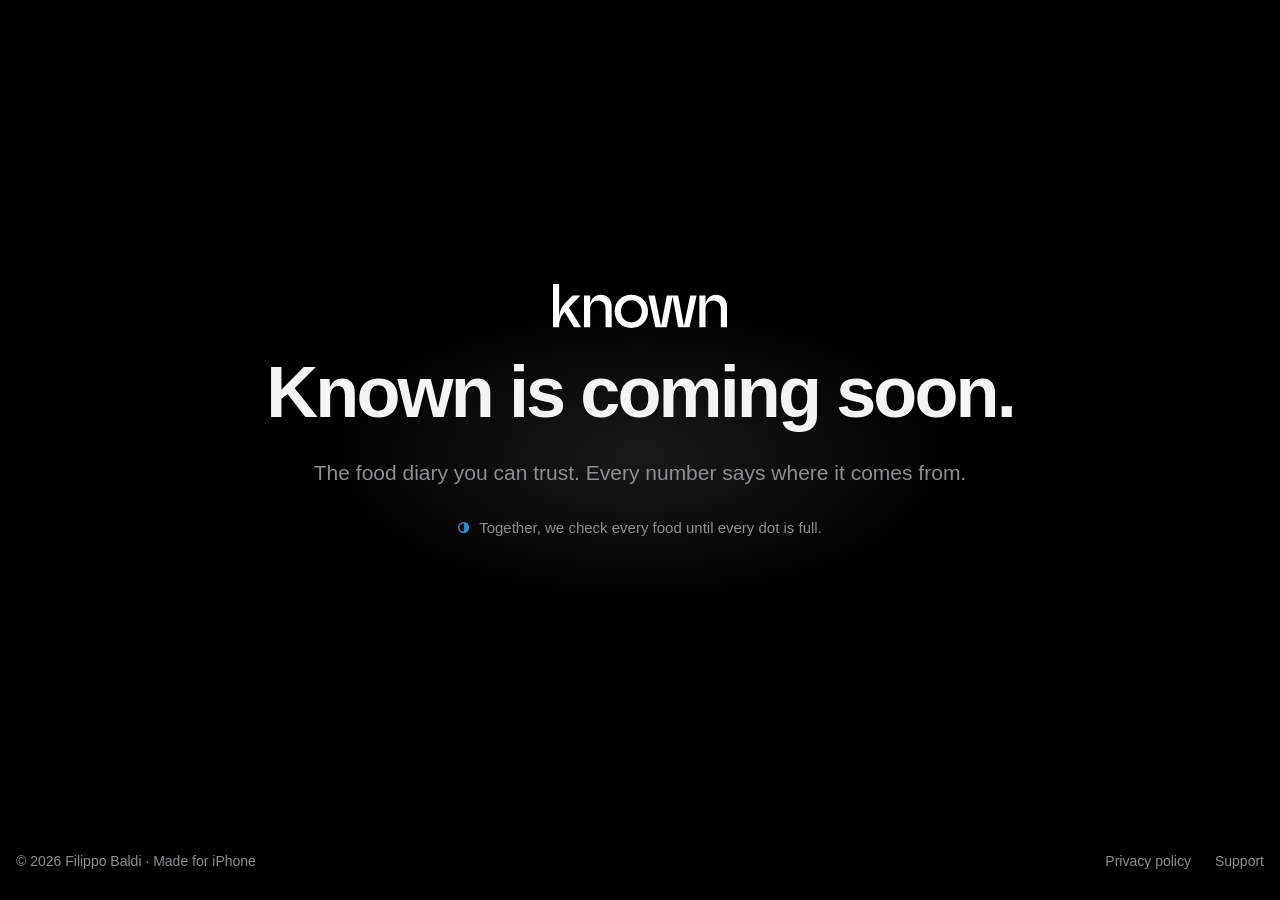
==== commit e337ce4a: "Half blue dot for values to confirm; landing section on verifying every food together Co-Authored-By" ====
--- a/index.html
+++ b/index.html
@@ -29,6 +29,8 @@
 footer{padding:28px 0 max(28px,env(safe-area-inset-bottom,0px));color:var(--muted);font-size:14px;display:flex;justify-content:space-between;gap:16px;flex-wrap:wrap}
 footer a{color:var(--muted);text-decoration:none}footer a:hover{color:var(--fg)}
 footer .links{display:flex;gap:24px}
+.mission{display:flex;align-items:center;gap:10px;font-size:15px;color:var(--muted)}
+.half{width:11px;height:11px;border-radius:50%;flex:none;background:linear-gradient(270deg,#2A8ED1 50%,transparent 50%);box-shadow:inset 0 0 0 1.4px #2A8ED1}
 :focus-visible{outline:2px solid var(--fg);outline-offset:3px;border-radius:4px}
 </style>
 </head>
@@ -38,6 +40,7 @@
  <img class="wordmark" src="assets/wordmark-white.svg" alt="known">
  <h1>Known is coming soon.</h1>
  <p>The food diary you can trust. Every number says where it comes from.</p>
+ <p class="mission"><span class="half" aria-hidden="true"></span>Together, we check every food until every dot is full.</p>
 </main>
 <footer><span>© 2026 Filippo Baldi · Made for iPhone</span><span class="links"><a href="privacy-policy/">Privacy policy</a><a href="support/">Support</a></span></footer>
 </body>
